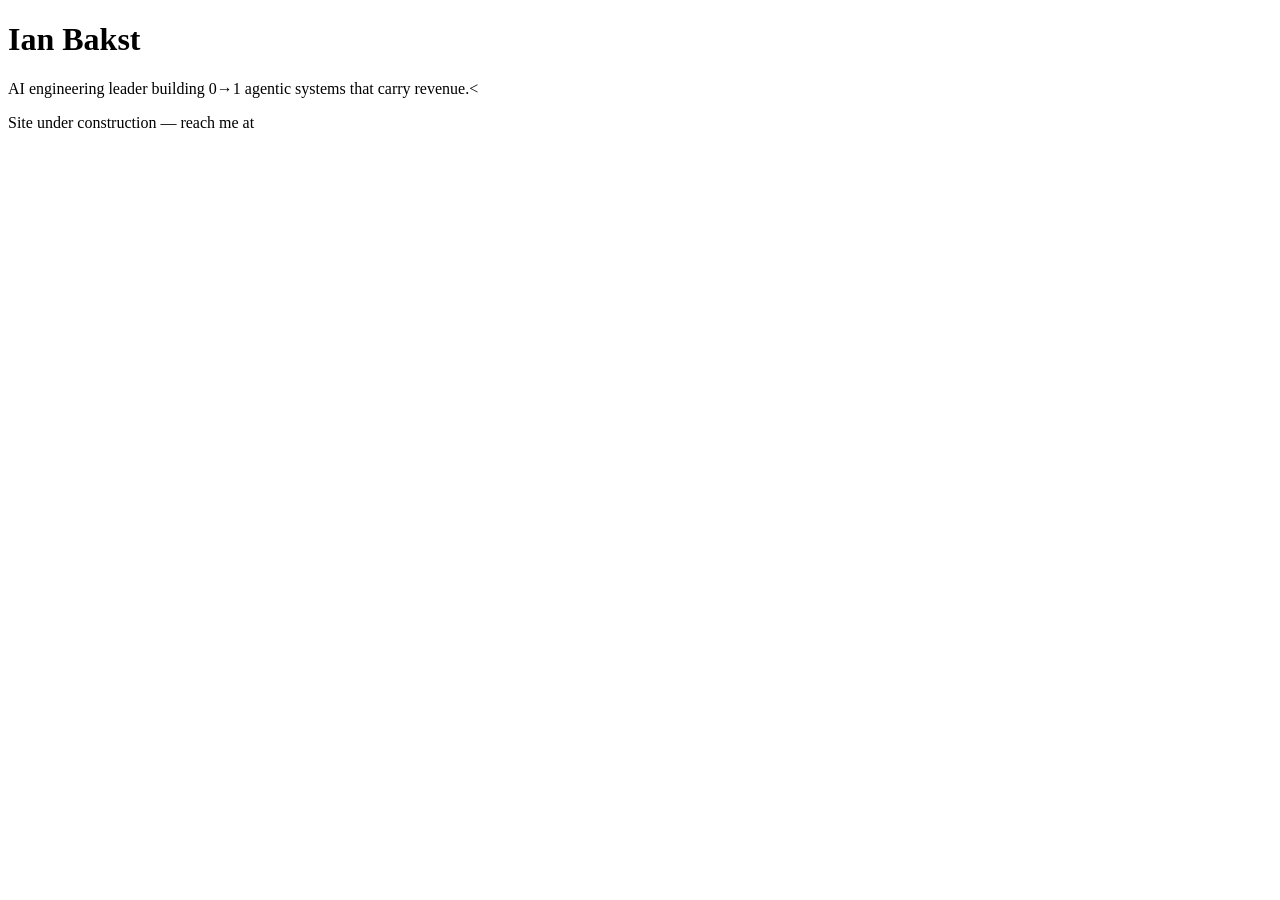
==== index.html @ f4a62b74 "Create index.html with initial content Initial creation of index.html with basic structure." ====
<!DOCTYPE html>
<html lang="en">
  <head>
    <meta charset="UTF-8">
    <meta name="viewport" content="width=device-width, initial-scale=1.0">
    <title>Ian Bakst</title>
  </head>
  <body>
    <h1>Ian Bakst</h1>
    <p>AI engineering leader building 0→1 agentic systems that carry revenue.<
    <p>Site under construction — reach me at <a href="mailto:ian@ianbakst.com"
  </body>
</html>
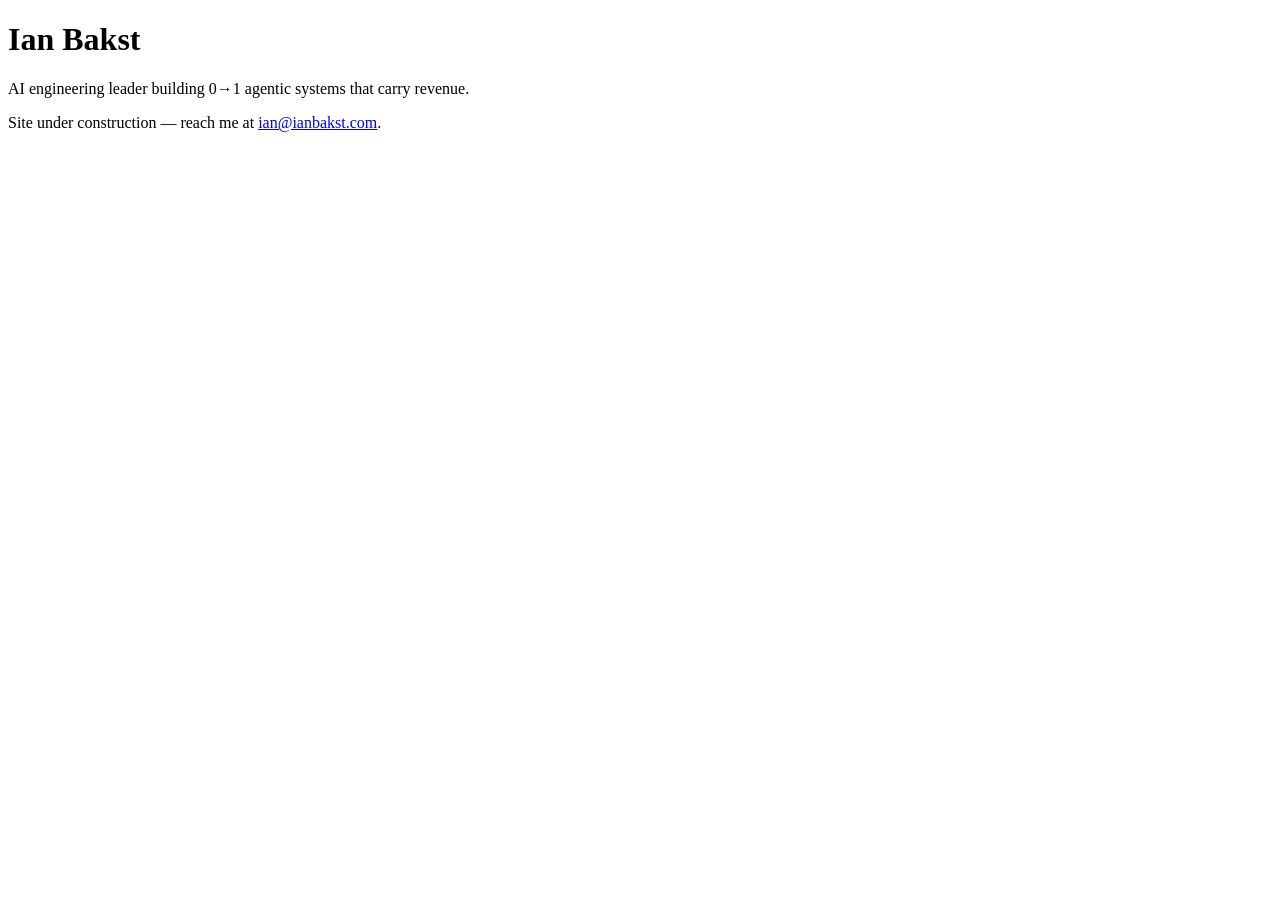
==== commit c8832812: "Fix HTML paragraph tags in index.html" ====
--- a/index.html
+++ b/index.html
@@ -7,7 +7,7 @@
   </head>
   <body>
     <h1>Ian Bakst</h1>
-    <p>AI engineering leader building 0→1 agentic systems that carry revenue.<
-    <p>Site under construction — reach me at <a href="mailto:ian@ianbakst.com"
+    <p>AI engineering leader building 0→1 agentic systems that carry revenue.</p>
+    <p>Site under construction — reach me at <a href="mailto:ian@ianbakst.com">ian@ianbakst.com</a>.</p>
   </body>
 </html>
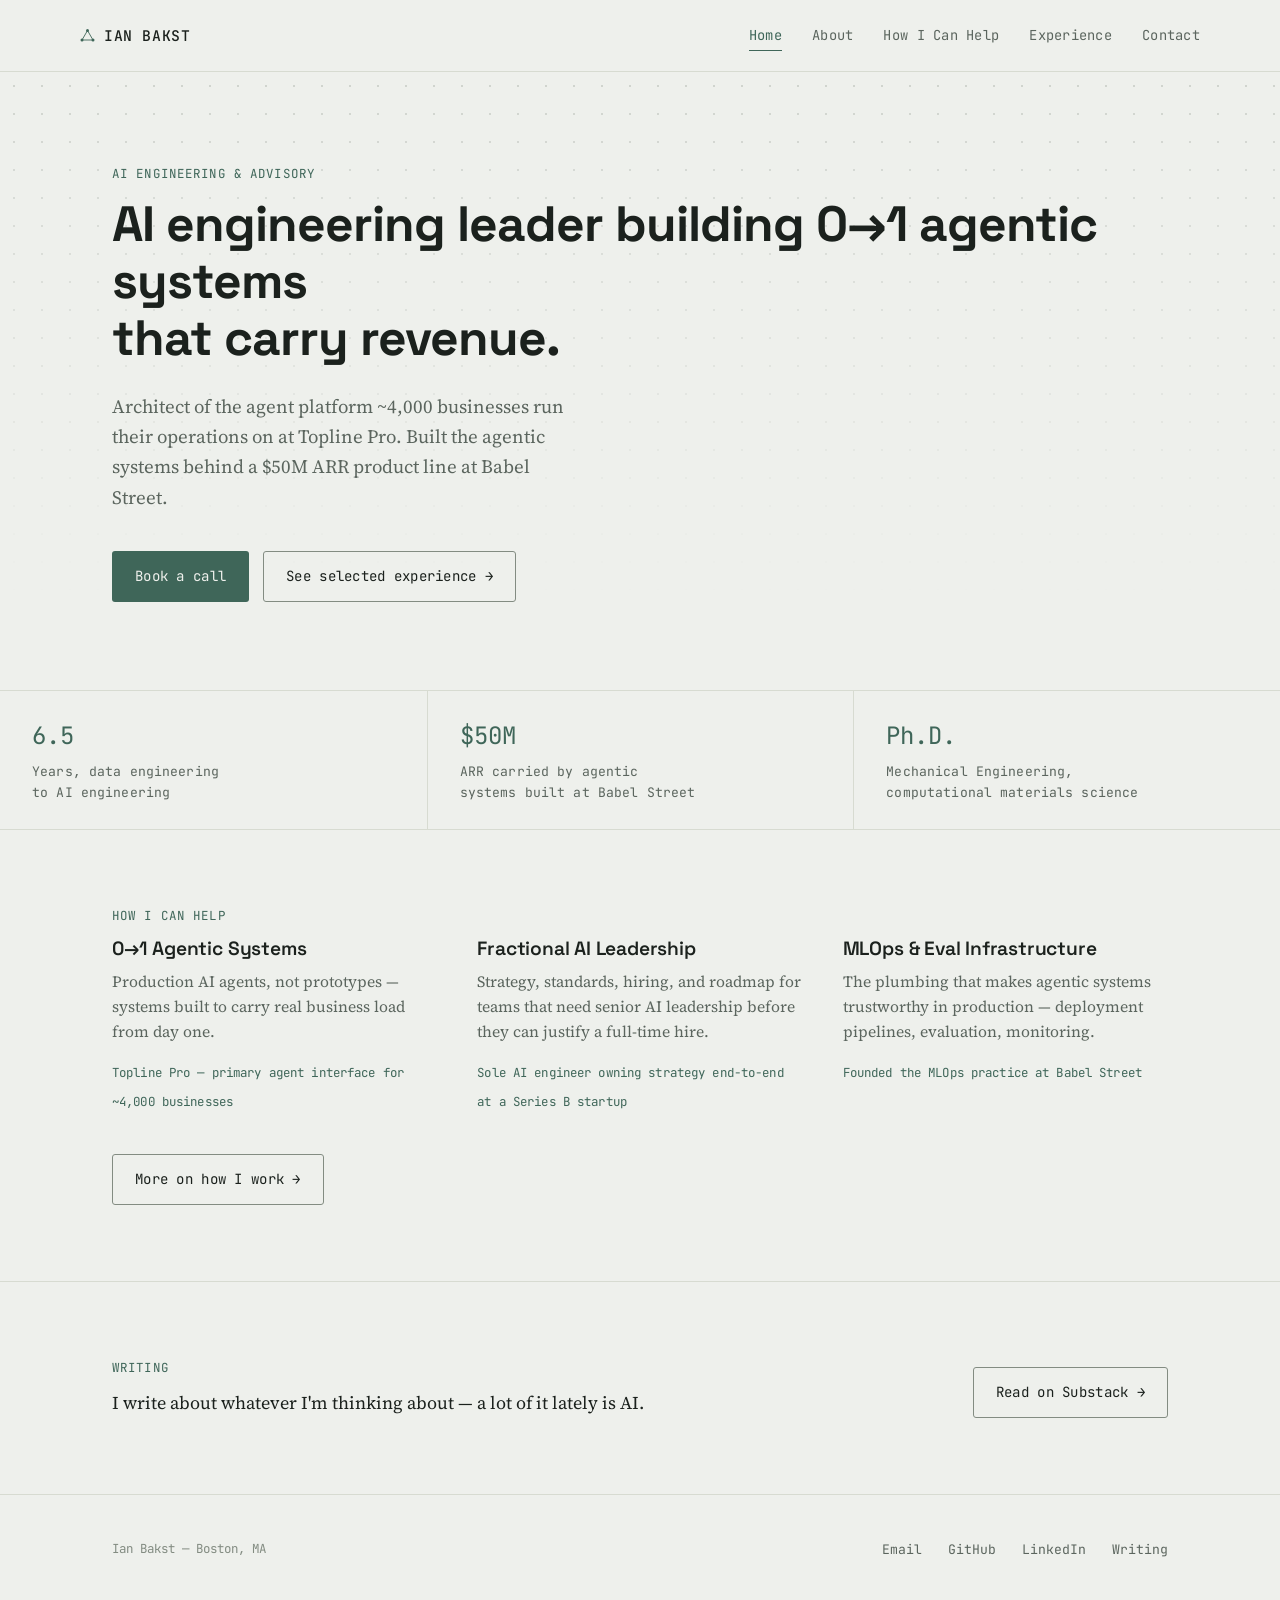
==== commit 11525878: "first real website" ====
--- a/index.html
+++ b/index.html
@@ -1,13 +1,105 @@
 <!DOCTYPE html>
 <html lang="en">
-  <head>
-    <meta charset="UTF-8">
-    <meta name="viewport" content="width=device-width, initial-scale=1.0">
-    <title>Ian Bakst</title>
-  </head>
-  <body>
-    <h1>Ian Bakst</h1>
-    <p>AI engineering leader building 0→1 agentic systems that carry revenue.</p>
-    <p>Site under construction — reach me at <a href="mailto:ian@ianbakst.com">ian@ianbakst.com</a>.</p>
-  </body>
+<head>
+<meta charset="UTF-8">
+<meta name="viewport" content="width=device-width, initial-scale=1.0">
+<title>Ian Bakst — AI Engineering</title>
+<meta name="description" content="AI engineering leader building 0→1 agentic systems that carry revenue.">
+<link rel="stylesheet" href="styles.css">
+</head>
+<body>
+
+<header class="site" id="site-header">
+  <div class="wrap nav-row">
+    <a href="index.html" class="brand">
+      <svg class="mark" viewBox="0 0 15 15" fill="none" xmlns="http://www.w3.org/2000/svg">
+        <line x1="2" y1="12" x2="13" y2="12" stroke="#3F6659" stroke-width="0.9"/>
+        <line x1="2" y1="12" x2="7.5" y2="2.5" stroke="#3F6659" stroke-width="0.9"/>
+        <line x1="13" y1="12" x2="7.5" y2="2.5" stroke="#3F6659" stroke-width="0.9"/>
+        <circle cx="2" cy="12" r="1.5" fill="#3F6659"/>
+        <circle cx="13" cy="12" r="1.5" fill="#3F6659"/>
+        <circle cx="7.5" cy="2.5" r="1.5" fill="#3F6659"/>
+      </svg>
+      IAN BAKST
+    </a>
+    <button class="nav-toggle" aria-expanded="false" aria-controls="primary-nav"
+      onclick="const h=document.getElementById('site-header'); h.classList.toggle('open'); this.setAttribute('aria-expanded', h.classList.contains('open'))">MENU</button>
+    <nav class="primary" id="primary-nav">
+      <a href="index.html" aria-current="page">Home</a>
+      <a href="about.html">About</a>
+      <a href="how-i-can-help.html">How I Can Help</a>
+      <a href="experience.html">Experience</a>
+      <a href="contact.html">Contact</a>
+    </nav>
+  </div>
+</header>
+
+<section class="hero">
+  <div class="lattice" aria-hidden="true"></div>
+  <div class="wrap">
+    <span class="eyebrow">AI Engineering &amp; Advisory</span>
+    <h1>AI engineering leader building 0→1 agentic systems<br>that carry revenue.</h1>
+    <p class="lede">Architect of the agent platform ~4,000 businesses run their operations on at Topline Pro. Built the agentic systems behind a $50M ARR product line at Babel Street.</p>
+    <div class="btn-row">
+      <a href="contact.html" class="btn btn-primary">Book a call</a>
+      <a href="experience.html" class="btn btn-ghost">See selected experience →</a>
+    </div>
+  </div>
+</section>
+
+<div class="facts">
+  <dl><dt>6.5</dt><dd>Years, data engineering<br>to AI engineering</dd></dl>
+  <dl><dt>$50M</dt><dd>ARR carried by agentic<br>systems built at Babel Street</dd></dl>
+  <dl><dt>Ph.D.</dt><dd>Mechanical Engineering,<br>computational materials science</dd></dl>
+</div>
+
+<section>
+  <div class="wrap">
+    <span class="eyebrow">How I Can Help</span>
+    <div class="grid-3">
+      <div class="offer">
+        <h3>0→1 Agentic Systems</h3>
+        <p>Production AI agents, not prototypes — systems built to carry real business load from day one.</p>
+        <span class="proof">Topline Pro — primary agent interface for ~4,000 businesses</span>
+      </div>
+      <div class="offer">
+        <h3>Fractional AI Leadership</h3>
+        <p>Strategy, standards, hiring, and roadmap for teams that need senior AI leadership before they can justify a full-time hire.</p>
+        <span class="proof">Sole AI engineer owning strategy end-to-end at a Series B startup</span>
+      </div>
+      <div class="offer">
+        <h3>MLOps &amp; Eval Infrastructure</h3>
+        <p>The plumbing that makes agentic systems trustworthy in production — deployment pipelines, evaluation, monitoring.</p>
+        <span class="proof">Founded the MLOps practice at Babel Street</span>
+      </div>
+    </div>
+    <div class="btn-row">
+      <a href="how-i-can-help.html" class="btn btn-ghost">More on how I work →</a>
+    </div>
+  </div>
+</section>
+
+<section>
+  <div class="wrap writing-teaser">
+    <div class="prose">
+      <span class="eyebrow">Writing</span>
+      <p style="margin-bottom:0;">I write about whatever I'm thinking about — a lot of it lately is AI.</p>
+    </div>
+    <a href="https://theshallowstate.substack.com/" target="_blank" rel="noopener" class="btn btn-ghost">Read on Substack →</a>
+  </div>
+</section>
+
+<footer class="site">
+  <div class="wrap footer-row">
+    <span class="footer-note">Ian Bakst — Boston, MA</span>
+    <div class="footer-links">
+      <a href="mailto:ian@ianbakst.com">Email</a>
+      <a href="https://github.com/IanBakst" target="_blank" rel="noopener">GitHub</a>
+      <a href="https://linkedin.com/in/IanBakst" target="_blank" rel="noopener">LinkedIn</a>
+      <a href="https://theshallowstate.substack.com/" target="_blank" rel="noopener">Writing</a>
+    </div>
+  </div>
+</footer>
+
+</body>
 </html>
--- a/styles.css
+++ b/styles.css
@@ -0,0 +1,391 @@
+/* =========================================================
+   Ian Bakst — design tokens
+   Palette: cool paper + graphite ink + oxidized-copper "patina" accent.
+   Type: geometric sans (display) + literary serif (body) + mono (data/labels).
+   Signature: a fine lattice dot-grid — a quiet nod to atomic/crystal
+   structure, echoing the computational-materials-science background.
+   ========================================================= */
+
+@import url('https://fonts.googleapis.com/css2?family=Space+Grotesk:wght@400;500;600;700&family=Source+Serif+4:opsz,wght@8..60,400;8..60,500;8..60,600&family=JetBrains+Mono:wght@400;500&display=swap');
+
+:root {
+  --paper: #EEF0EC;
+  --paper-raised: #F8F9F6;
+  --ink: #1B211D;
+  --graphite: #5B655E;
+  --graphite-soft: #838C82;
+  --patina: #3F6659;
+  --patina-dark: #2C4A40;
+  --line: #D7DBD1;
+
+  --font-display: 'Space Grotesk', -apple-system, sans-serif;
+  --font-body: 'Source Serif 4', Georgia, serif;
+  --font-mono: 'JetBrains Mono', 'SF Mono', monospace;
+
+  --radius: 3px;
+  --content: 700px;
+  --wide: 1120px;
+}
+
+* { box-sizing: border-box; }
+
+html { scroll-behavior: smooth; }
+
+body {
+  margin: 0;
+  background: var(--paper);
+  color: var(--ink);
+  font-family: var(--font-body);
+  font-size: 18px;
+  line-height: 1.6;
+  -webkit-font-smoothing: antialiased;
+}
+
+img { max-width: 100%; display: block; }
+
+a { color: inherit; }
+
+::selection { background: var(--patina); color: var(--paper); }
+
+:focus-visible {
+  outline: 2px solid var(--patina);
+  outline-offset: 3px;
+}
+
+@media (prefers-reduced-motion: reduce) {
+  html { scroll-behavior: auto; }
+  * { animation-duration: 0.001ms !important; transition-duration: 0.001ms !important; }
+}
+
+/* ---------- type scale ---------- */
+
+h1, h2, h3, h4 {
+  font-family: var(--font-display);
+  font-weight: 600;
+  line-height: 1.15;
+  letter-spacing: -0.01em;
+  margin: 0 0 0.5em;
+  color: var(--ink);
+}
+
+h1 { font-size: clamp(2.1rem, 4.4vw, 3.1rem); font-weight: 700; letter-spacing: -0.02em; }
+h2 { font-size: clamp(1.5rem, 2.6vw, 1.9rem); }
+h3 { font-size: 1.2rem; }
+
+p { margin: 0 0 1.2em; }
+
+.eyebrow {
+  font-family: var(--font-mono);
+  font-size: 0.78rem;
+  letter-spacing: 0.09em;
+  text-transform: uppercase;
+  color: var(--patina);
+  display: block;
+  margin-bottom: 0.9em;
+}
+
+.lede {
+  font-size: 1.18rem;
+  color: var(--graphite);
+  max-width: 46ch;
+}
+
+.mono { font-family: var(--font-mono); }
+
+/* ---------- layout ---------- */
+
+.wrap { max-width: var(--wide); margin: 0 auto; padding: 0 32px; }
+.prose { max-width: var(--content); }
+
+section { padding: 76px 0; }
+section + section { border-top: 1px solid var(--line); }
+
+@media (max-width: 640px) {
+  .wrap { padding: 0 20px; }
+  section { padding: 52px 0; }
+}
+
+/* ---------- lattice signature texture ---------- */
+
+.lattice {
+  background-image: radial-gradient(var(--graphite-soft) 1px, transparent 1px);
+  background-size: 28px 28px;
+  opacity: 0.28;
+  position: absolute;
+  inset: 0;
+  pointer-events: none;
+  mask-image: linear-gradient(to bottom, black, transparent 85%);
+}
+
+.mark {
+  width: 15px;
+  height: 15px;
+  flex-shrink: 0;
+}
+
+/* ---------- header / nav ---------- */
+
+header.site {
+  position: sticky;
+  top: 0;
+  z-index: 10;
+  background: rgba(238, 240, 236, 0.92);
+  backdrop-filter: blur(6px);
+  border-bottom: 1px solid var(--line);
+}
+
+.nav-row {
+  display: flex;
+  align-items: center;
+  justify-content: space-between;
+  padding: 20px 0;
+}
+
+.brand {
+  display: flex;
+  align-items: center;
+  gap: 9px;
+  font-family: var(--font-mono);
+  font-size: 0.92rem;
+  font-weight: 500;
+  letter-spacing: 0.04em;
+  text-decoration: none;
+  color: var(--ink);
+}
+
+nav.primary { display: flex; gap: 30px; }
+
+nav.primary a {
+  font-family: var(--font-mono);
+  font-size: 0.86rem;
+  letter-spacing: 0.02em;
+  text-decoration: none;
+  color: var(--graphite);
+  padding: 4px 0;
+  border-bottom: 1px solid transparent;
+}
+
+nav.primary a:hover { color: var(--ink); }
+
+nav.primary a[aria-current="page"] {
+  color: var(--patina);
+  border-bottom-color: var(--patina);
+}
+
+.nav-toggle { display: none; }
+
+@media (max-width: 720px) {
+  nav.primary {
+    display: none;
+    position: absolute;
+    top: 100%;
+    left: 0;
+    right: 0;
+    background: var(--paper-raised);
+    border-bottom: 1px solid var(--line);
+    flex-direction: column;
+    gap: 0;
+    padding: 8px 20px 20px;
+  }
+  nav.primary a { padding: 12px 0; border-bottom: 1px solid var(--line); }
+  nav.primary a:last-child { border-bottom: none; }
+  .nav-toggle {
+    display: block;
+    background: none;
+    border: 1px solid var(--line);
+    border-radius: var(--radius);
+    padding: 7px 11px;
+    font-family: var(--font-mono);
+    font-size: 0.78rem;
+    color: var(--ink);
+    cursor: pointer;
+  }
+  header.site.open nav.primary { display: flex; }
+}
+
+/* ---------- buttons ---------- */
+
+.btn {
+  display: inline-flex;
+  align-items: center;
+  gap: 8px;
+  font-family: var(--font-mono);
+  font-size: 0.88rem;
+  letter-spacing: 0.02em;
+  text-decoration: none;
+  padding: 13px 22px;
+  border-radius: var(--radius);
+  border: 1px solid transparent;
+  transition: transform 0.15s ease, background 0.15s ease;
+}
+
+.btn-primary { background: var(--patina); color: var(--paper); }
+.btn-primary:hover { background: var(--patina-dark); }
+
+.btn-ghost { border-color: var(--graphite-soft); color: var(--ink); }
+.btn-ghost:hover { border-color: var(--ink); }
+
+.btn-row { display: flex; gap: 14px; flex-wrap: wrap; margin-top: 2.2em; }
+
+/* ---------- hero ---------- */
+
+.hero { position: relative; padding: 92px 0 88px; overflow: hidden; }
+.hero .wrap { position: relative; }
+
+@media (max-width: 640px) { .hero { padding: 56px 0 52px; } }
+
+/* ---------- facts strip ---------- */
+
+.facts {
+  display: grid;
+  grid-template-columns: repeat(3, 1fr);
+  gap: 0;
+  border-top: 1px solid var(--line);
+  border-bottom: 1px solid var(--line);
+}
+
+.facts dl {
+  margin: 0;
+  padding: 26px 32px;
+  border-left: 1px solid var(--line);
+}
+.facts > dl:first-child { border-left: none; }
+
+.facts dt {
+  font-family: var(--font-mono);
+  font-size: 1.5rem;
+  color: var(--patina);
+  margin-bottom: 6px;
+}
+.facts dd {
+  margin: 0;
+  font-family: var(--font-mono);
+  font-size: 0.82rem;
+  color: var(--graphite);
+  letter-spacing: 0.01em;
+}
+
+@media (max-width: 640px) {
+  .facts { grid-template-columns: 1fr; }
+  .facts dl { border-left: none; border-top: 1px solid var(--line); }
+  .facts > dl:first-child { border-top: none; }
+}
+
+/* ---------- cards / offerings ---------- */
+
+.grid-3 {
+  display: grid;
+  grid-template-columns: repeat(3, 1fr);
+  gap: 40px;
+}
+
+@media (max-width: 860px) {
+  .grid-3 { grid-template-columns: 1fr; gap: 36px; }
+}
+
+.offer .eyebrow { margin-bottom: 0.6em; }
+.offer h3 { margin-bottom: 0.5em; }
+.offer p { color: var(--graphite); font-size: 0.98rem; margin-bottom: 0.8em; }
+.offer .proof {
+  font-family: var(--font-mono);
+  font-size: 0.78rem;
+  color: var(--patina);
+  letter-spacing: 0.01em;
+}
+
+/* ---------- full offering blocks ---------- */
+
+.offer-full {
+  padding: 40px 0;
+  border-top: 1px solid var(--line);
+  display: grid;
+  grid-template-columns: 260px 1fr;
+  gap: 36px;
+}
+.offer-full:first-child { border-top: none; padding-top: 0; }
+.offer-full .proof {
+  font-family: var(--font-mono);
+  font-size: 0.78rem;
+  color: var(--patina);
+  letter-spacing: 0.01em;
+  display: block;
+  margin-top: 1em;
+}
+.offer-full p { color: var(--graphite); }
+
+@media (max-width: 720px) {
+  .offer-full { grid-template-columns: 1fr; gap: 12px; }
+}
+
+/* ---------- experience entries ---------- */
+
+.role {
+  display: grid;
+  grid-template-columns: 200px 1fr;
+  gap: 32px;
+  padding: 38px 0;
+  border-top: 1px solid var(--line);
+}
+.role:last-child { border-bottom: 1px solid var(--line); }
+
+.role-meta { font-family: var(--font-mono); font-size: 0.82rem; color: var(--graphite); }
+.role-meta .org { display: block; font-family: var(--font-display); font-size: 1.05rem; font-weight: 600; color: var(--ink); margin-bottom: 6px; }
+
+.role p { color: var(--ink); margin-bottom: 0; }
+
+@media (max-width: 720px) {
+  .role { grid-template-columns: 1fr; gap: 10px; }
+}
+
+/* ---------- footer ---------- */
+
+footer.site {
+  border-top: 1px solid var(--line);
+  padding: 44px 0;
+}
+.footer-row {
+  display: flex;
+  justify-content: space-between;
+  align-items: center;
+  flex-wrap: wrap;
+  gap: 18px;
+}
+.footer-links { display: flex; gap: 26px; flex-wrap: wrap; }
+.footer-links a {
+  font-family: var(--font-mono);
+  font-size: 0.82rem;
+  color: var(--graphite);
+  text-decoration: none;
+}
+.footer-links a:hover { color: var(--patina); }
+.footer-note {
+  font-family: var(--font-mono);
+  font-size: 0.78rem;
+  color: var(--graphite-soft);
+}
+
+/* ---------- writing teaser ---------- */
+
+.writing-teaser {
+  display: flex;
+  justify-content: space-between;
+  align-items: flex-end;
+  gap: 30px;
+  flex-wrap: wrap;
+}
+
+/* ---------- misc page components ---------- */
+
+.page-head { padding: 64px 0 12px; }
+.page-head .eyebrow { margin-bottom: 1em; }
+
+blockquote.pull {
+  font-family: var(--font-display);
+  font-size: 1.3rem;
+  font-weight: 500;
+  color: var(--ink);
+  border-left: 2px solid var(--patina);
+  padding-left: 24px;
+  margin: 1.6em 0;
+  max-width: var(--content);
+}
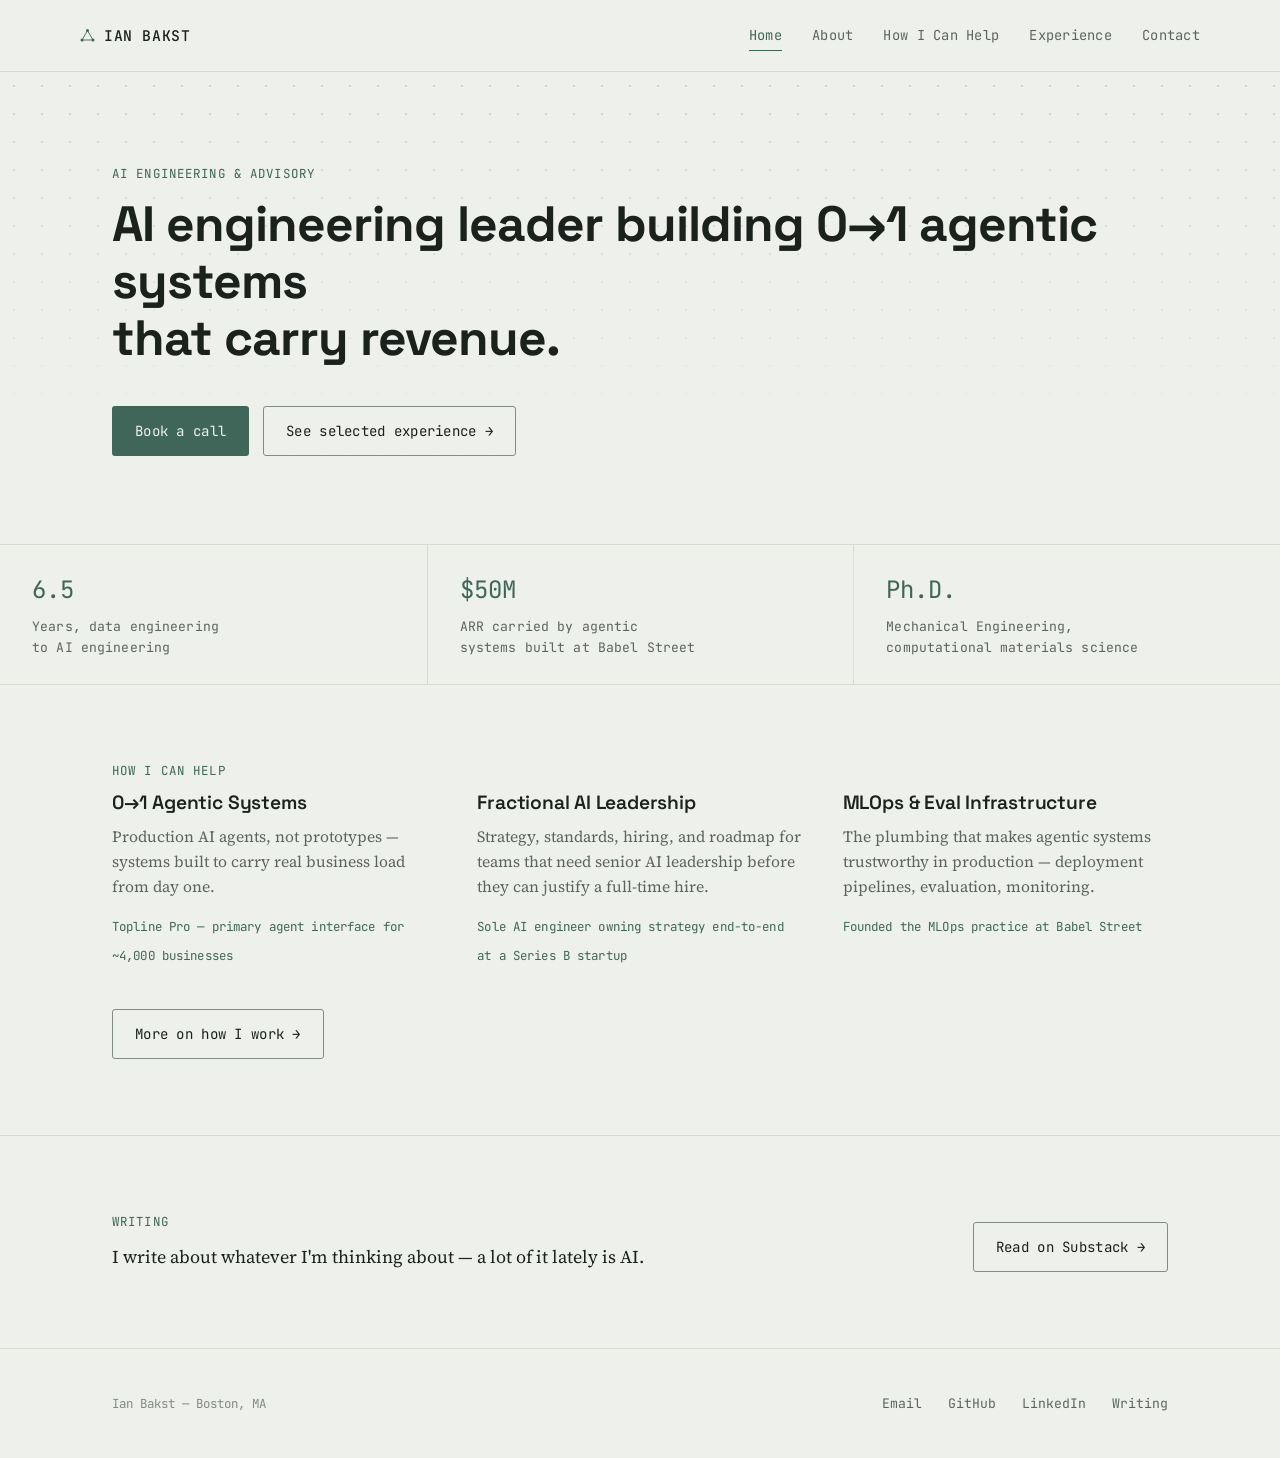
==== commit b58fb684: "Update index.html" ====
--- a/index.html
+++ b/index.html
@@ -39,7 +39,6 @@
   <div class="wrap">
     <span class="eyebrow">AI Engineering &amp; Advisory</span>
     <h1>AI engineering leader building 0→1 agentic systems<br>that carry revenue.</h1>
-    <p class="lede">Architect of the agent platform ~4,000 businesses run their operations on at Topline Pro. Built the agentic systems behind a $50M ARR product line at Babel Street.</p>
     <div class="btn-row">
       <a href="contact.html" class="btn btn-primary">Book a call</a>
       <a href="experience.html" class="btn btn-ghost">See selected experience →</a>
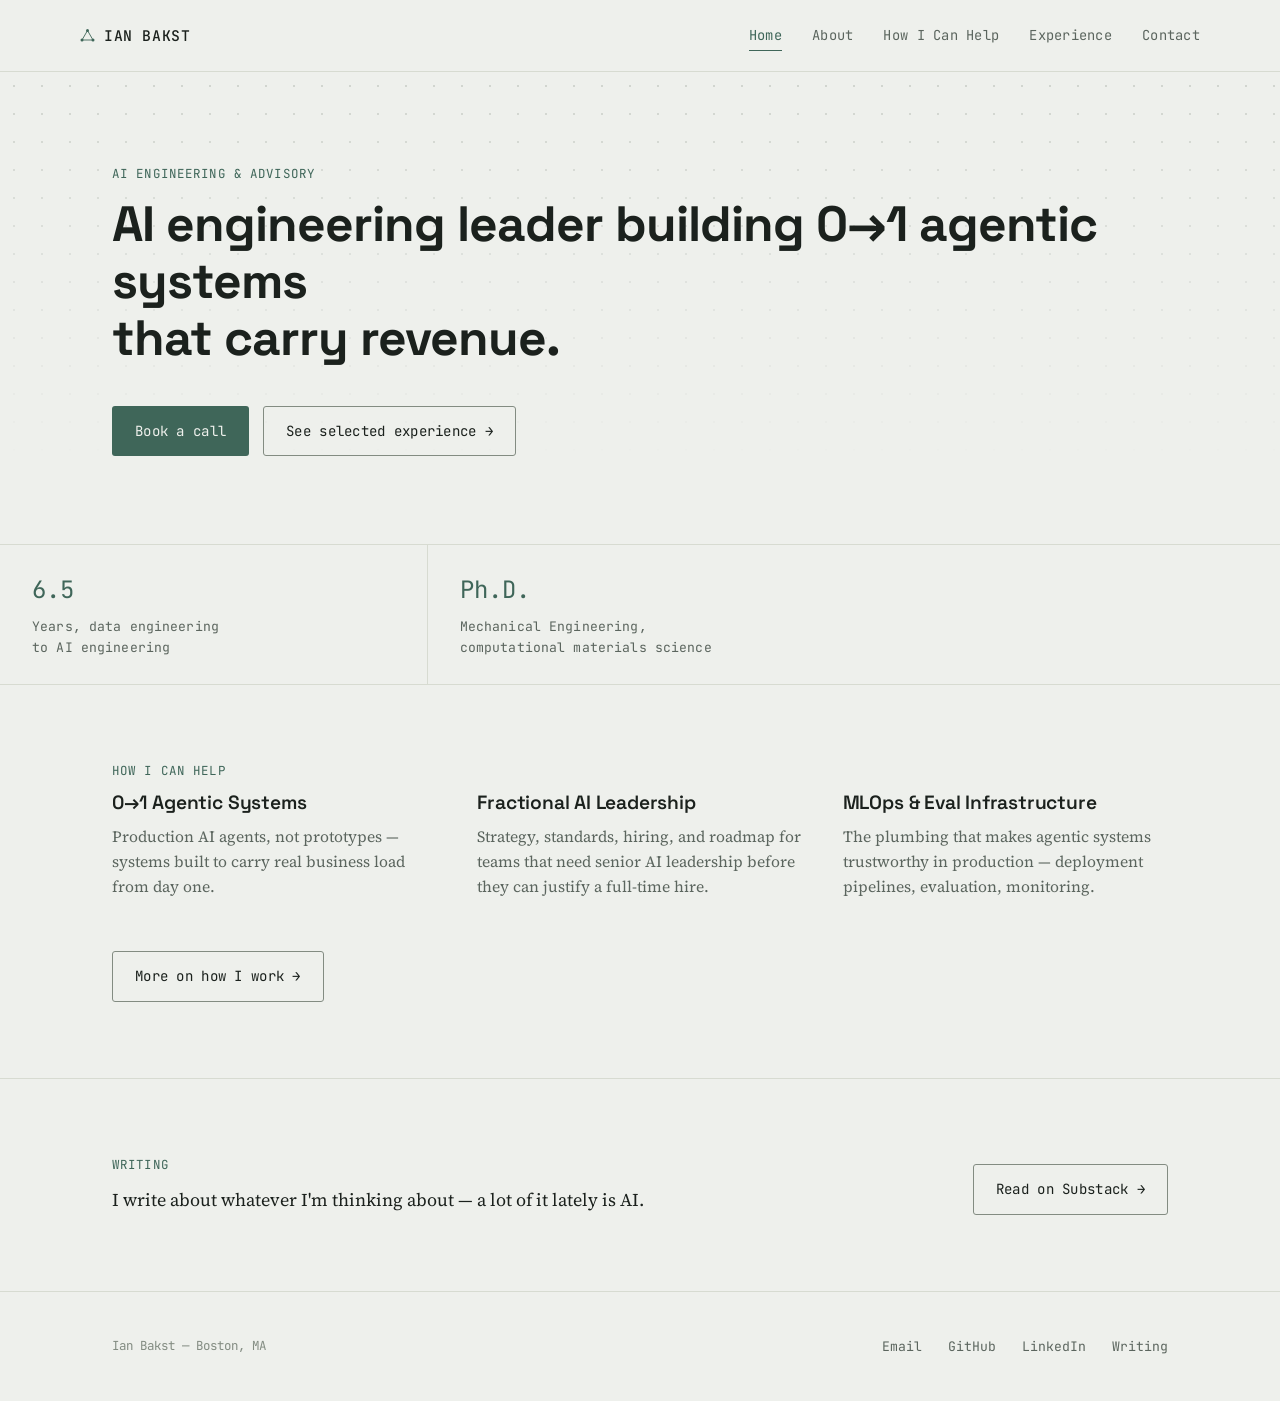
==== commit 8be5d74a: "Update index.html" ====
--- a/index.html
+++ b/index.html
@@ -48,7 +48,6 @@
 
 <div class="facts">
   <dl><dt>6.5</dt><dd>Years, data engineering<br>to AI engineering</dd></dl>
-  <dl><dt>$50M</dt><dd>ARR carried by agentic<br>systems built at Babel Street</dd></dl>
   <dl><dt>Ph.D.</dt><dd>Mechanical Engineering,<br>computational materials science</dd></dl>
 </div>
 
@@ -59,17 +58,14 @@
       <div class="offer">
         <h3>0→1 Agentic Systems</h3>
         <p>Production AI agents, not prototypes — systems built to carry real business load from day one.</p>
-        <span class="proof">Topline Pro — primary agent interface for ~4,000 businesses</span>
       </div>
       <div class="offer">
         <h3>Fractional AI Leadership</h3>
         <p>Strategy, standards, hiring, and roadmap for teams that need senior AI leadership before they can justify a full-time hire.</p>
-        <span class="proof">Sole AI engineer owning strategy end-to-end at a Series B startup</span>
       </div>
       <div class="offer">
         <h3>MLOps &amp; Eval Infrastructure</h3>
         <p>The plumbing that makes agentic systems trustworthy in production — deployment pipelines, evaluation, monitoring.</p>
-        <span class="proof">Founded the MLOps practice at Babel Street</span>
       </div>
     </div>
     <div class="btn-row">
